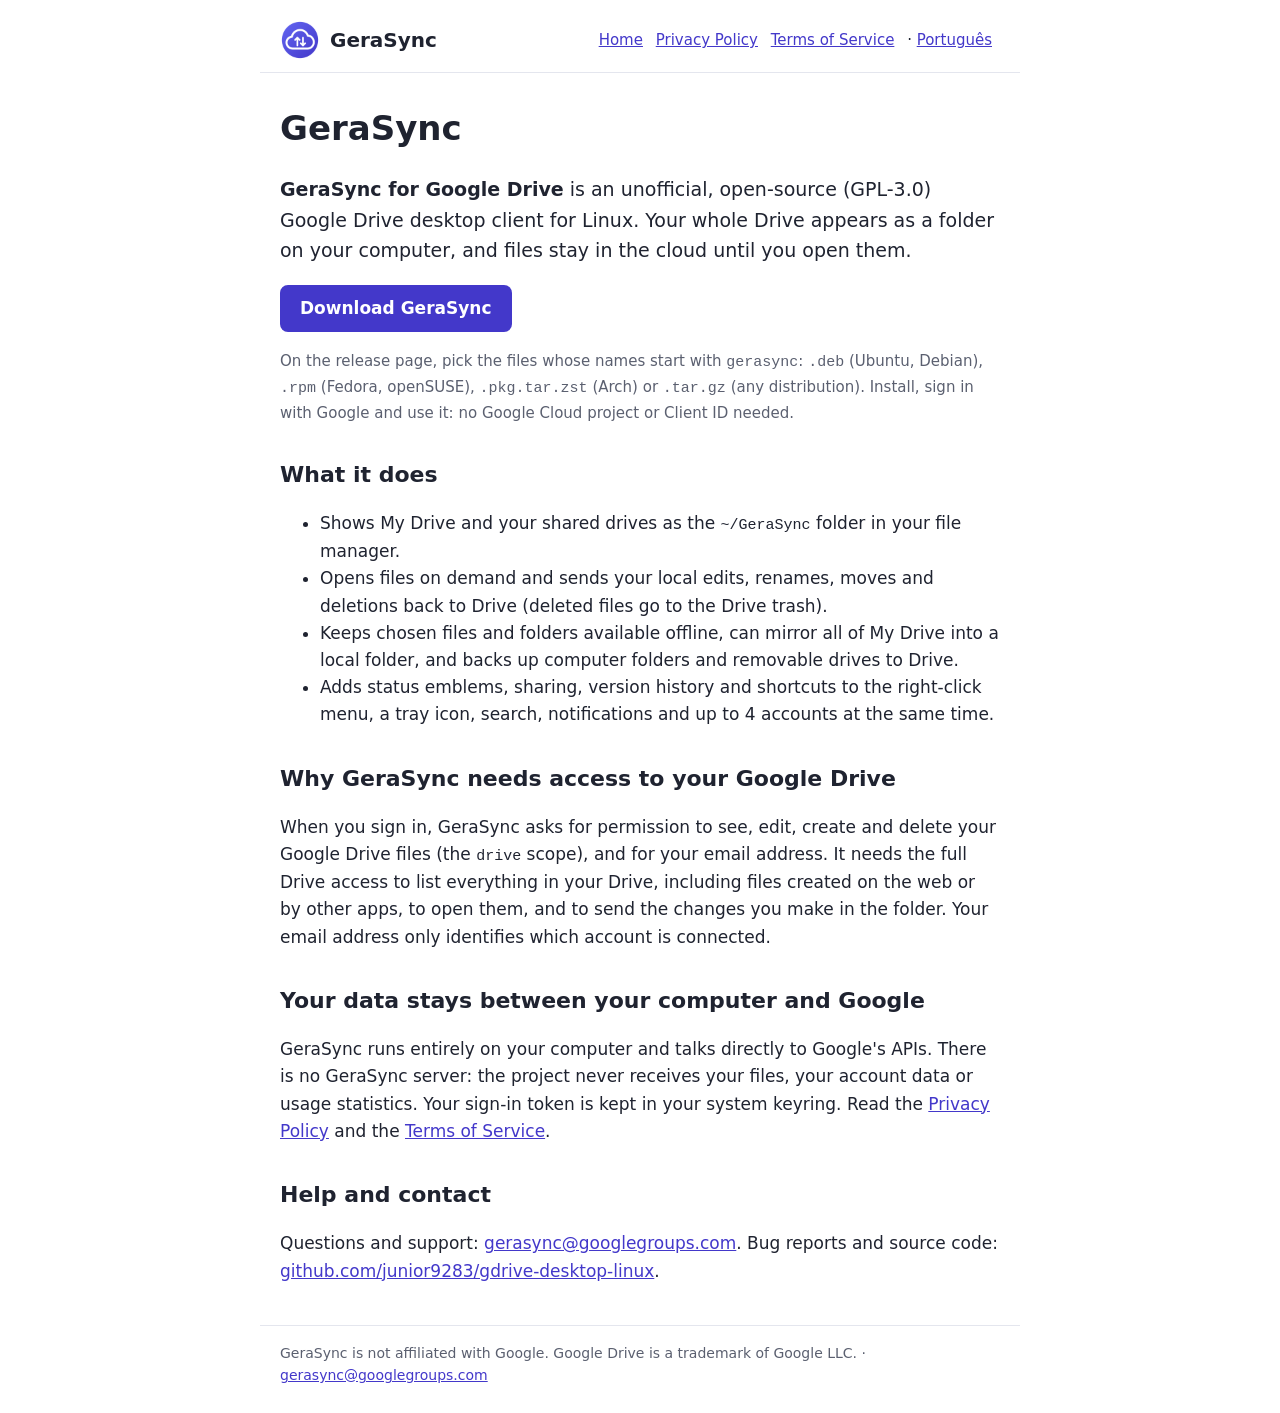
==== index.html @ 4cf1efb5 "Site: primeira versão Co-Authored-By: Claude Opus 5.5 <noreply@anthropic.com>" ====
<!DOCTYPE html>
<html lang="en">
<head>
<meta charset="utf-8">
<meta name="viewport" content="width=device-width, initial-scale=1">
<title>GeraSync</title>
<link rel="icon" href="logo.png">
<link rel="stylesheet" href="style.css">
</head>
<body>
<header>
  <a class="brand" href="index.html"><img src="logo.png" alt="" width="40" height="40">GeraSync</a>
  <nav><a href="index.html">Home</a> <a href="privacy.html">Privacy Policy</a> <a href="terms.html">Terms of Service</a> · <a href="pt-br/index.html" hreflang="pt-BR">Português</a></nav>
</header>
<main>
<h1>GeraSync</h1>
<p class="lead"><strong>GeraSync for Google Drive</strong> is an unofficial, open-source (GPL-3.0)
Google Drive desktop client for Linux. Your whole Drive appears as a folder on your computer, and
files stay in the cloud until you open them.</p>
<p><a class="button" href="https://github.com/junior9283/gdrive-desktop-linux/releases/latest">Download GeraSync</a></p>
<p class="small">On the release page, pick the files whose names start with <code>gerasync</code>:
<code>.deb</code> (Ubuntu, Debian), <code>.rpm</code> (Fedora, openSUSE),
<code>.pkg.tar.zst</code> (Arch) or <code>.tar.gz</code> (any distribution). Install, sign in with
Google and use it: no Google Cloud project or Client ID needed.</p>

<h2>What it does</h2>
<ul>
  <li>Shows My Drive and your shared drives as the <code>~/GeraSync</code> folder in your file manager.</li>
  <li>Opens files on demand and sends your local edits, renames, moves and deletions back to Drive
  (deleted files go to the Drive trash).</li>
  <li>Keeps chosen files and folders available offline, can mirror all of My Drive into a local
  folder, and backs up computer folders and removable drives to Drive.</li>
  <li>Adds status emblems, sharing, version history and shortcuts to the right-click menu, a tray
  icon, search, notifications and up to 4 accounts at the same time.</li>
</ul>

<h2>Why GeraSync needs access to your Google Drive</h2>
<p>When you sign in, GeraSync asks for permission to see, edit, create and delete your Google Drive
files (the <code>drive</code> scope), and for your email address. It needs the full Drive access to
list everything in your Drive, including files created on the web or by other apps, to open them,
and to send the changes you make in the folder. Your email address only identifies which account
is connected.</p>

<h2>Your data stays between your computer and Google</h2>
<p>GeraSync runs entirely on your computer and talks directly to Google's APIs. There is no
GeraSync server: the project never receives your files, your account data or usage statistics.
Your sign-in token is kept in your system keyring. Read the <a href="privacy.html">Privacy
Policy</a> and the <a href="terms.html">Terms of Service</a>.</p>

<h2>Help and contact</h2>
<p>Questions and support: <a href="mailto:gerasync@googlegroups.com">gerasync@googlegroups.com</a>. Bug reports and source code:
<a href="https://github.com/junior9283/gdrive-desktop-linux">github.com/junior9283/gdrive-desktop-linux</a>.</p>
</main>
<footer>GeraSync is not affiliated with Google. Google Drive is a trademark of Google LLC. · <a href="mailto:gerasync@googlegroups.com">gerasync@googlegroups.com</a></footer>
</body>
</html>
---- style.css ----
:root { --accent: #4338ca; --text: #1f2330; --muted: #5b6070; --bg: #fff; --line: #e4e6ee; }
@media (prefers-color-scheme: dark) {
  :root { --accent: #a5b4fc; --text: #e8e9f0; --muted: #a3a8b8; --bg: #14161d; --line: #2b2f3b; }
}
* { box-sizing: border-box; }
body { margin: 0; font: 17px/1.6 system-ui, sans-serif; color: var(--text); background: var(--bg); }
header, main, footer { max-width: 760px; margin: 0 auto; padding: 0 20px; }
header { display: flex; flex-wrap: wrap; gap: 12px; align-items: center; justify-content: space-between;
  padding-top: 20px; padding-bottom: 12px; border-bottom: 1px solid var(--line); }
.brand { display: flex; gap: 10px; align-items: center; font-weight: 700; font-size: 20px;
  color: var(--text); text-decoration: none; }
nav { font-size: 15px; }
nav a { margin-right: 8px; }
a { color: var(--accent); }
h1 { font-size: 34px; margin: 28px 0 8px; }
h2 { font-size: 22px; margin-top: 32px; }
.lead { font-size: 19px; }
.small { font-size: 15px; color: var(--muted); }
.button { display: inline-block; padding: 10px 20px; border-radius: 8px; background: var(--accent);
  color: var(--bg); font-weight: 600; text-decoration: none; }
code { font-size: 15px; }
footer { margin-top: 40px; padding-top: 16px; padding-bottom: 32px; border-top: 1px solid var(--line);
  font-size: 14px; color: var(--muted); }
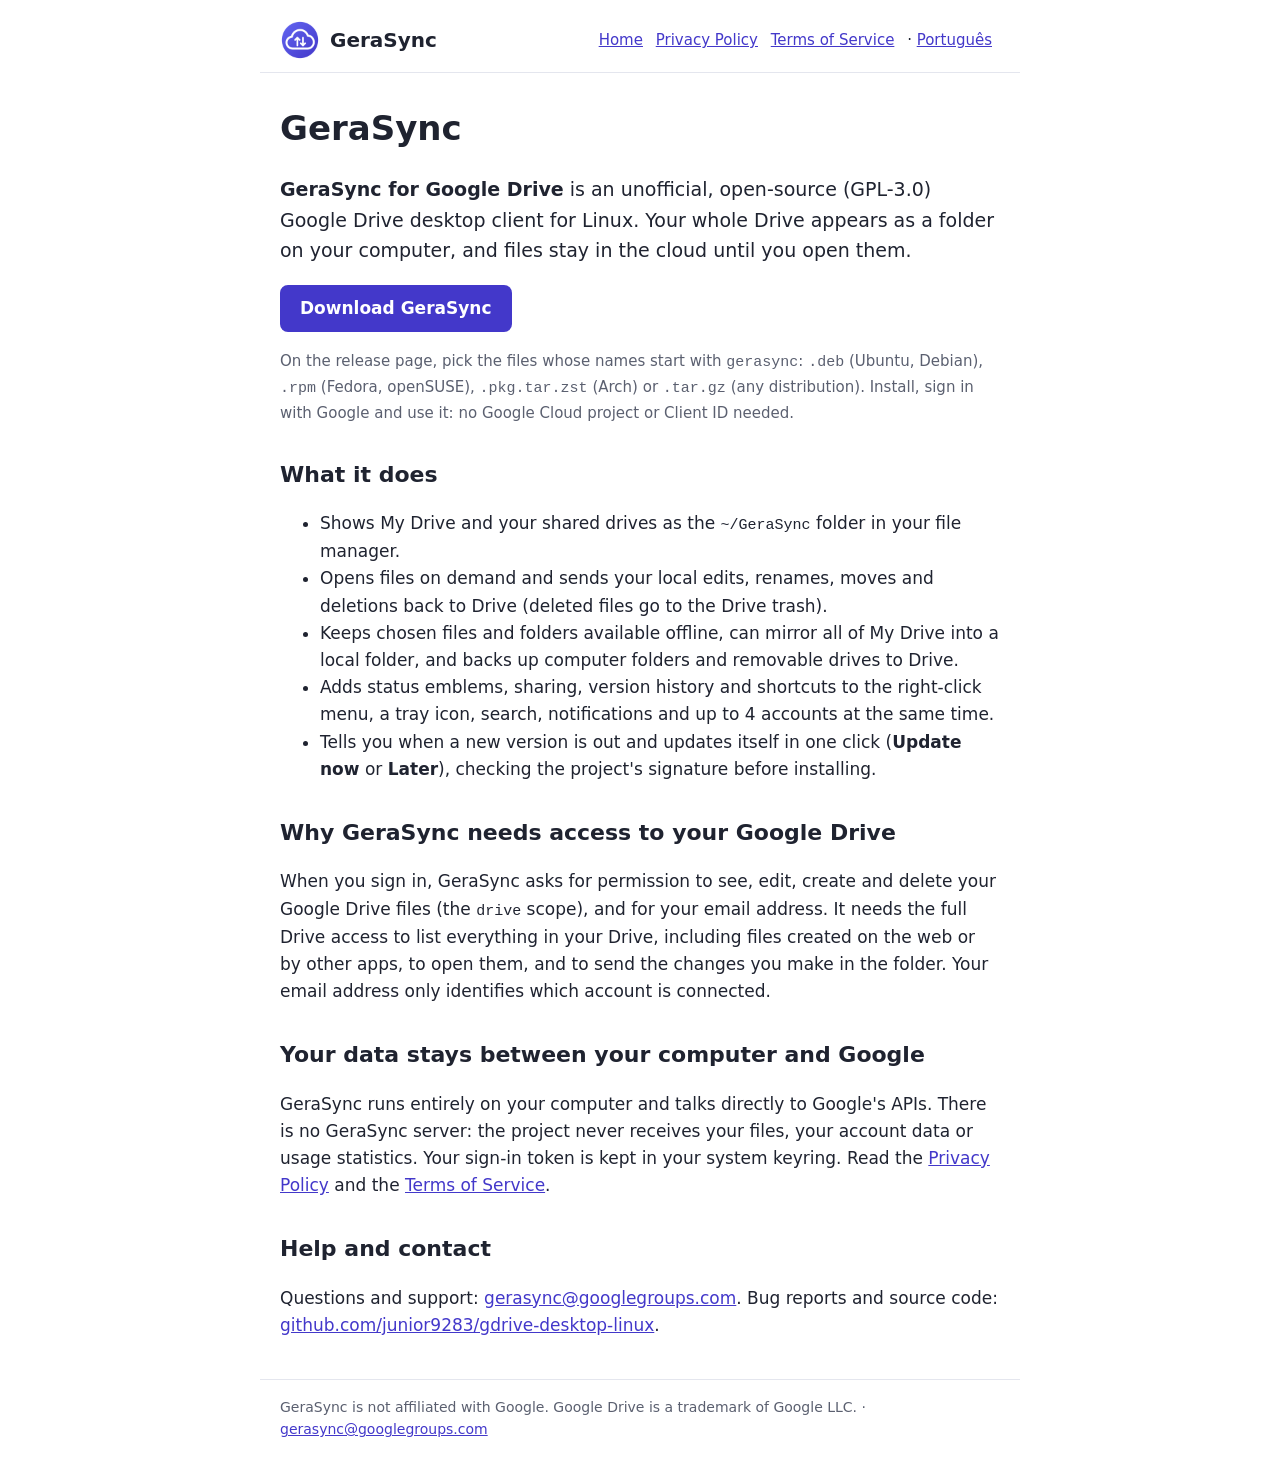
==== commit 28d4eb8e: "Site: atualização automática (1.4) A política de privacidade cita o download do pacote, do SHA256SUM" ====
--- a/index.html
+++ b/index.html
@@ -3,6 +3,7 @@
 <head>
 <meta charset="utf-8">
 <meta name="viewport" content="width=device-width, initial-scale=1">
+<meta name="google-site-verification" content="NpZcbAGyvmi49noXvajb4SW5j4mLhETBco69ydlbFus">
 <title>GeraSync</title>
 <link rel="icon" href="logo.png">
 <link rel="stylesheet" href="style.css">
@@ -32,6 +33,8 @@
   folder, and backs up computer folders and removable drives to Drive.</li>
   <li>Adds status emblems, sharing, version history and shortcuts to the right-click menu, a tray
   icon, search, notifications and up to 4 accounts at the same time.</li>
+  <li>Tells you when a new version is out and updates itself in one click (<strong>Update now</strong>
+  or <strong>Later</strong>), checking the project's signature before installing.</li>
 </ul>
 
 <h2>Why GeraSync needs access to your Google Drive</h2>
